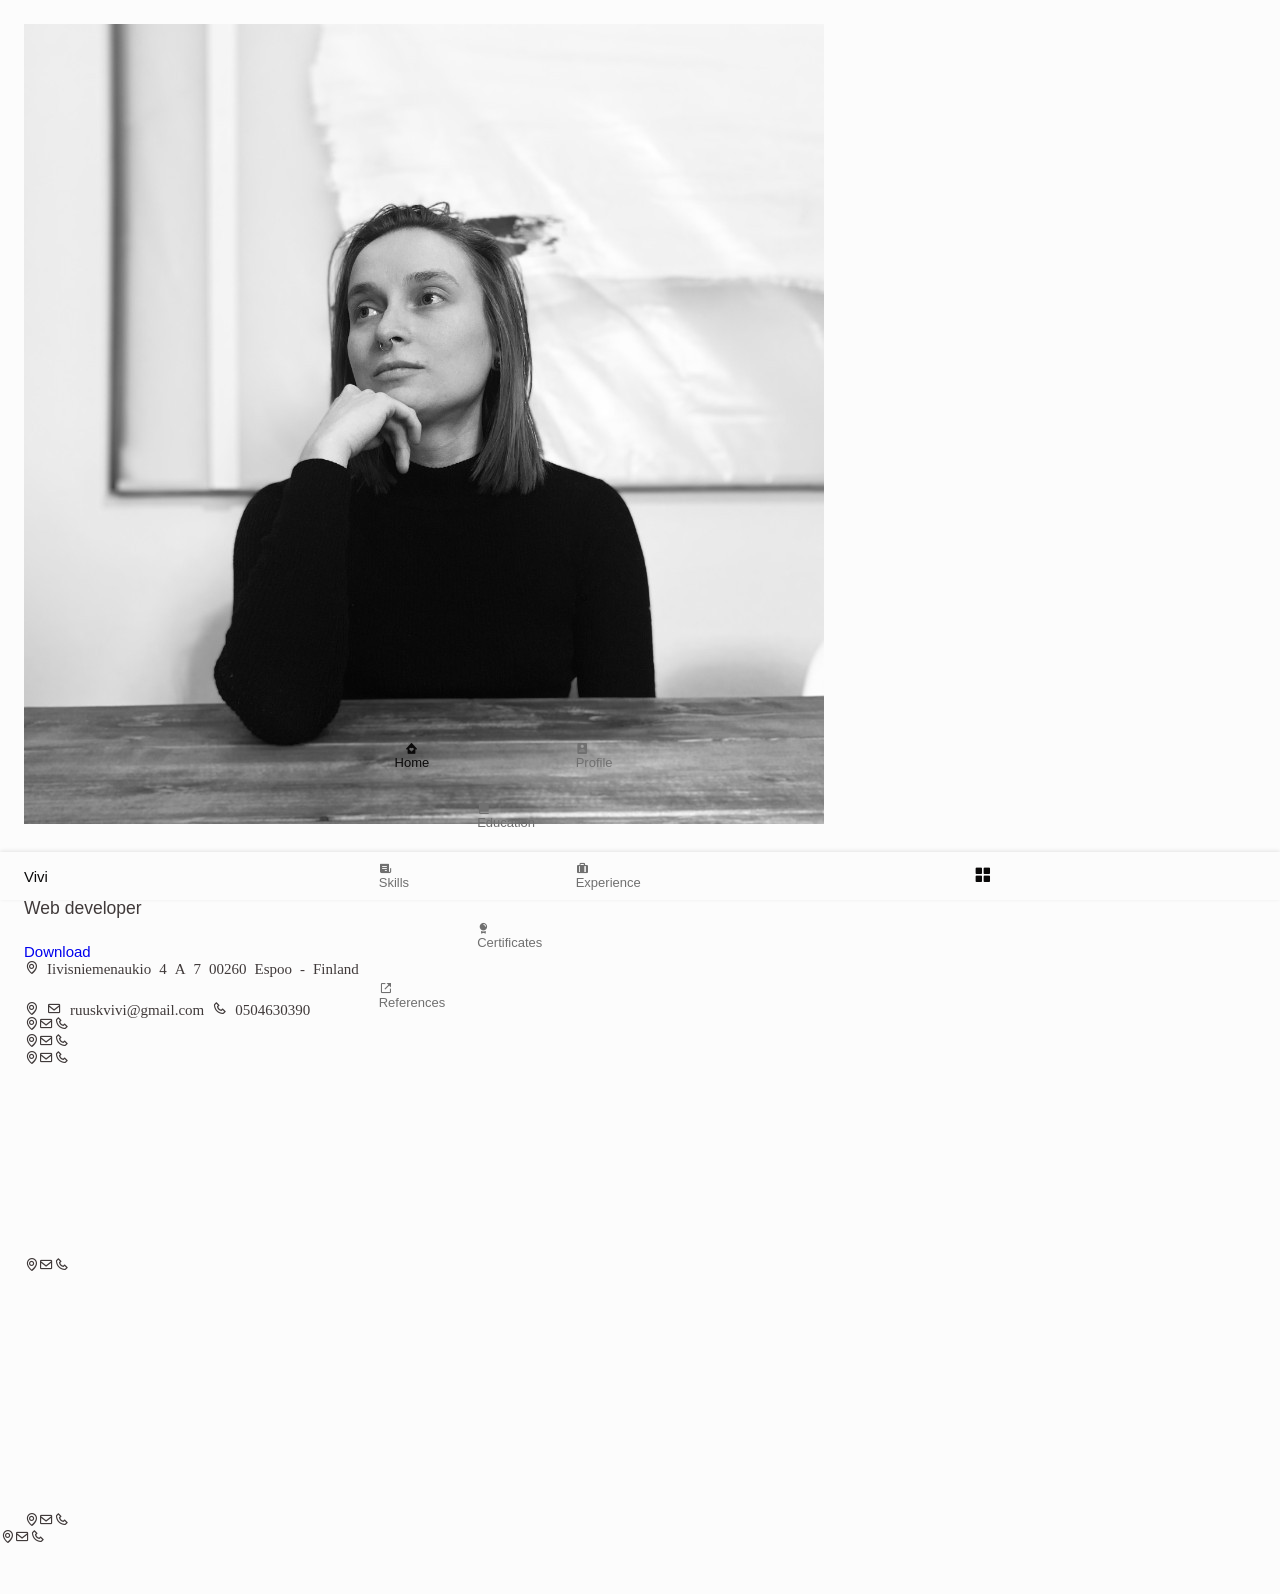
==== responsive-resume-cv-smith-main/index.html @ e176d0e3 "initial commit" ====
<!DOCTYPE html>
    <html lang="en">
    <head>
        <meta charset="UTF-8">
        <meta name="viewport" content="width=device-width, initial-scale=1.0">

        <!--========== BOX ICONS ==========-->
        <link rel="stylesheet" href="https://cdn.jsdelivr.net/npm/boxicons@latest/css/boxicons.min.css">

        <!--========== CSS ==========-->
        <link rel="stylesheet" href="assets/css/styles.css">

        <title>Responsive resume cv</title>
    </head>
    <body>
        <!--========== HEADER ==========-->
        <header class="l-header" id="header">
            <nav class="nav bd-container">
                <a href="#" class="nav__logo">Vivi</a>

                <div class="nav__menu" id="nav-menu">
                    <ul class="nav__list">
                        <li class="nav__item">
                            <a href="#home" class="nav__link active-link">
                                <i class='bx bxs-home-heart nav_icon'></i>Home
                            </a>
                        </li>

                        <li class="nav__item"></li>
                            <a href="#profile" class="nav__link">
                                <i class='bx bxs-user-rectangle'></i>Profile
                            </a>
                        </li>

                        <li class="nav__item"></li>
                            <a href="#education" class="nav__link">
                                <i class='bx bxs-book-alt'></i>Education
                            </a>
                        </li>

                        <li class="nav__item"></li>
                            <a href="#skills" class="nav__link">
                                <i class='bx bxs-receipt'></i>Skills
                            </a>
                        </li>

                        <li class="nav__item"></li>
                            <a href="#experience" class="nav__link">
                                <i class='bx bxs-briefcase-alt'></i>Experience
                            </a>
                        </li>

                        <li class="nav__item"></li>
                            <a href="#certificate" class="nav__link">
                                <i class='bx bxs-award'></i>Certificates
                            </a>
                        </li>

                        <li class="nav__item"></li>
                            <a href="#references" class="nav__link">
                                <i class='bx bx-link-external'></i>References
                            </a>
                        </li>
                    </ul>
                </div>
                <div class="nav__toggle" id="nav-toggle">
                    <i class='bx bxs-grid-alt'></i>
                </div>
            </nav>
        </header>

        <main class="l-main bd-container">
            <!-- All elements within this div, is generated in PDF -->
            <div class="resume">
                <div class="resume__left">
                    <!--========== HOME ==========-->
                    <section class="home" id="home">
                        <div class="home__container section bd-grid">
                            <div class="home__data bd-grid">
                                <img src="assets/img/profile.jpg" alt="" class="home__img">

                                <h1 class="home__title">VIVI <b>RUUSKANEN</b></h1>
                                <h3 class="home__profession">Web developer</h3>
                            </div>
                        </div>
                        <!-- Theme change button -->
                        
    
                        <!-- Button to generate and download the pdf. Available for desktop. -->
                        <div>
                            <a download="" href="assets/pdf/Ruuskanen_Vivi_CV.pdf" class="home__buttom-movil">Download</a>
                        </div>
                        <div>
                            <div class="home__address bd-grid">
                                <span class="home information">
                                    <i class='bx bx-map home__icon'> Iivisniemenaukio 4 A 7 00260 Espoo - Finland
                                </span>
                                <span class="home information"></span>
                                    <i class='bx bx-envelope home__icon'> ruuskvivi@gmail.com
                                </span>
                                <span class="home information"></span>
                                    <i class='bx bx-phone home__icon'> 0504630390
                                </span>
                            </div>
                        </div>
                    </section>          
                    
                    <!--========== SOCIAL ==========-->
                    <section class="social section">
                        
                    </section>

                    <!--========== PROFILE ==========-->
                    <section class="profile section" id="profile">
                        
                    </section>
                    
                    <!--========== EDUCATION ==========-->
                    <section class="education section" id="education">
                        
                    </section>


                    <!--========== SKILLS  ==========-->
                    <section class="skills section" id="skills">
                        
                    </section>

                </div>

                <div class="resume__right">
                    <!--========== EXPERIENCE ==========-->
                    <section class="experience section" id="experience">
                        
                    </section>

                    <!--========== CERTIFICATES ==========-->
                    <section class="certificate section" id="certificates">
                        
                    </section>

                    <!--========== REFERENCES ==========-->
                    <section class="references section" id="references">
                        
                    </section>

                    <!--========== LANGUAGES ==========-->
                    <section class="languages section">
                        
                    </section>
                    
                    <!--========== INTERESTS ==========-->
                    <section class="interests section">
                        
                    </section>
                </div>
            </div>        
        </main>

        <!--========== SCROLL TOP ==========-->
        

        <!--========== HTML2PDF ==========-->
        <script src="assets/js/html2pdf.bundle.min.js"></script>

        <!--========== MAIN JS ==========-->
        <script src="assets/js/main.js"></script>
    </body>
</html>
---- responsive-resume-cv-smith-main/assets/css/styles.css ----
/*===== GOOGLE FONTS =====*/
@import url('https://fonts.googleapis.com/css2?family=Inter:ital,opsz,wght@0,14..32,100..900;1,14..32,100..900&display=swap');

/*===== VARIABLES CSS =====*/
:root {
  --header-height: 3rem;
  
  /*========== Colors ==========*/
  --title-color: #0B0A0A;
  --text-color: #403A3A;
  --text-color-light: #707070;
  --container-color: #FAFAFA;
  --container-color-alt: #F0EFEF;
  --body-color: #FCFCFC;

  /*========== Font and typography ==========*/
  --body-font: 'Poppins', sans-serif;
  --h1-font-size: 1.5rem;
  --h2-font-size: 1.25rem;
  --h3-font-size: 1rem;
  --normal-font-size: .938rem;
  --small-font-size: .875rem;
  --smaller-font-size: .813rem;

  /*========== Font weight ==========*/
  --font-medium: 500;
  --font-semi-bold: 600;

  /*========== Margenes ==========*/
  --mb-1: .5rem;
  --mb-2: 1rem;
  --mb-3: 1.5rem;

  /*========== z index ==========*/
  --z-tooltip: 10;
  --z-fixed: 100;
}

/*========== BASE ==========*/
*,::before,::after{
  box-sizing: border-box;
}

html{
  scroll-behavior: smooth;
}

/*========== Variables Dark theme ==========*/


/*========== Button Dark/Light ==========*/


/*========== Font size variables to scale cv ==========*/


/*========== Generate PDF button ==========*/


/*========== Classes modified to reduce size and print on A4 sheet ==========*/
body{
  margin: 0 0 var(--header-height) 0;
  padding: 0;
  font-family: var(--body-font);
  font-size: var(--normal-font-size);
  background-color: var(--body-color);
  color: var(--text-color);
}

h1,h2,h3,ul,p{
  margin: 0;
}

h1,h2,h3{
  color: var(--tile-color);
  font-weight: var(--font-medium);
}

ul{
  padding: 0;
  list-style: none;
}

a{
  text-decoration: none;
}

img{
  max-width: 100%;
  height: auto;
}

/*========== CLASS CSS ==========*/
.section{
  padding: 1.5rem 0;
}

.section-title{
  font-size: var(--h2-font-size);
  color: var(title-color);
  font-weight: var(--font-semi-bold);
  text-transform: uppercase;
  letter-spacing: .35rem;
  text-align: center;
  margin-bottom: var(--mb-3);

}

/*========== LAYOUT ==========*/
.bd-container{
  max-width: 968px;
  width: calc(100% - 3rem);
  margin-left: var(--mb-3);
  margin-right: var(--mb-3);
}

.bd-grid{
  display: grid;
  gap: 1.5rem;
}

.l-header{
  width: 100%;
  position: fixed;
  bottom: 0;
  left: 0;
  z-index: var(--z-fixed);
  background-color: var(--body-color);
  box-shadow: 0 -1px 4px rgba(0, 0, 0, .1);
  transition: .3s;
}


/*========== NAV ==========*/
.nav{
  height: var(--header-height);
  display: flex;
  justify-content: space-between;
  align-items: center;
}

@media screen and (max-width: 968px){
  .nav__menu{
    position: fixed;
    bottom: -100%;
    left: 0;
    width: 100%;
    padding: 2rem 1.5rem;
    background-color: var(--body-color);
    box-shadow: 0 1px 4px rgba(0, 0, 0, .1);
    border-radius: 1rem 1rem 0 0;
    z-index: var(--z-fixed);
    transition: .8s;
  }
}

.nav__logo,
.nav__toggle{
  color: var(--title-color);
  font-weight: var(--font-medium);
}

.nav__toggle{
  font-size: 1.2rem;
  cursor: pointer
}

.nav__item{
  text-align: center;
}

.nav__list{
  display: grid;
  grid-template-columns: repeat(3, 1fr);
  gap: 2rem;
}

.nav__link{
  display: flex;
  flex-direction: column;
  font-size: var(--smaller-font-size);
  color: var(--text-color-light);
  font-weight: var(--font-medium);
}

.nav__link:hover{
  color: var(--title-color);
}

.nav__icon{
  font-size: 1.2rem;
  margin-bottom: var(--mb-1);
}

/* Show menu */
.show-menu{
  bottom: var(--header-height);
}

/* Active menu link */
.active-link{
  color: var(--title-color);
  
}

/*========== HOME ==========*/


/*========== SOCIAL ==========*/


/*========== PROFILE ==========*/


/*========== EDUCATION AND EXPERIENCE ==========*/


/*========== SKILLS AND LANGUAGES ==========*/


/*========== CERTIFICATES ==========*/


/*========== REFERENCES ==========*/


/*========== INTERESTS ==========*/


/* Scroll top */


/*========== MEDIA QUERIES ==========*/
/* For small devices, menu two columns */


/* Classes modified for large screen size */
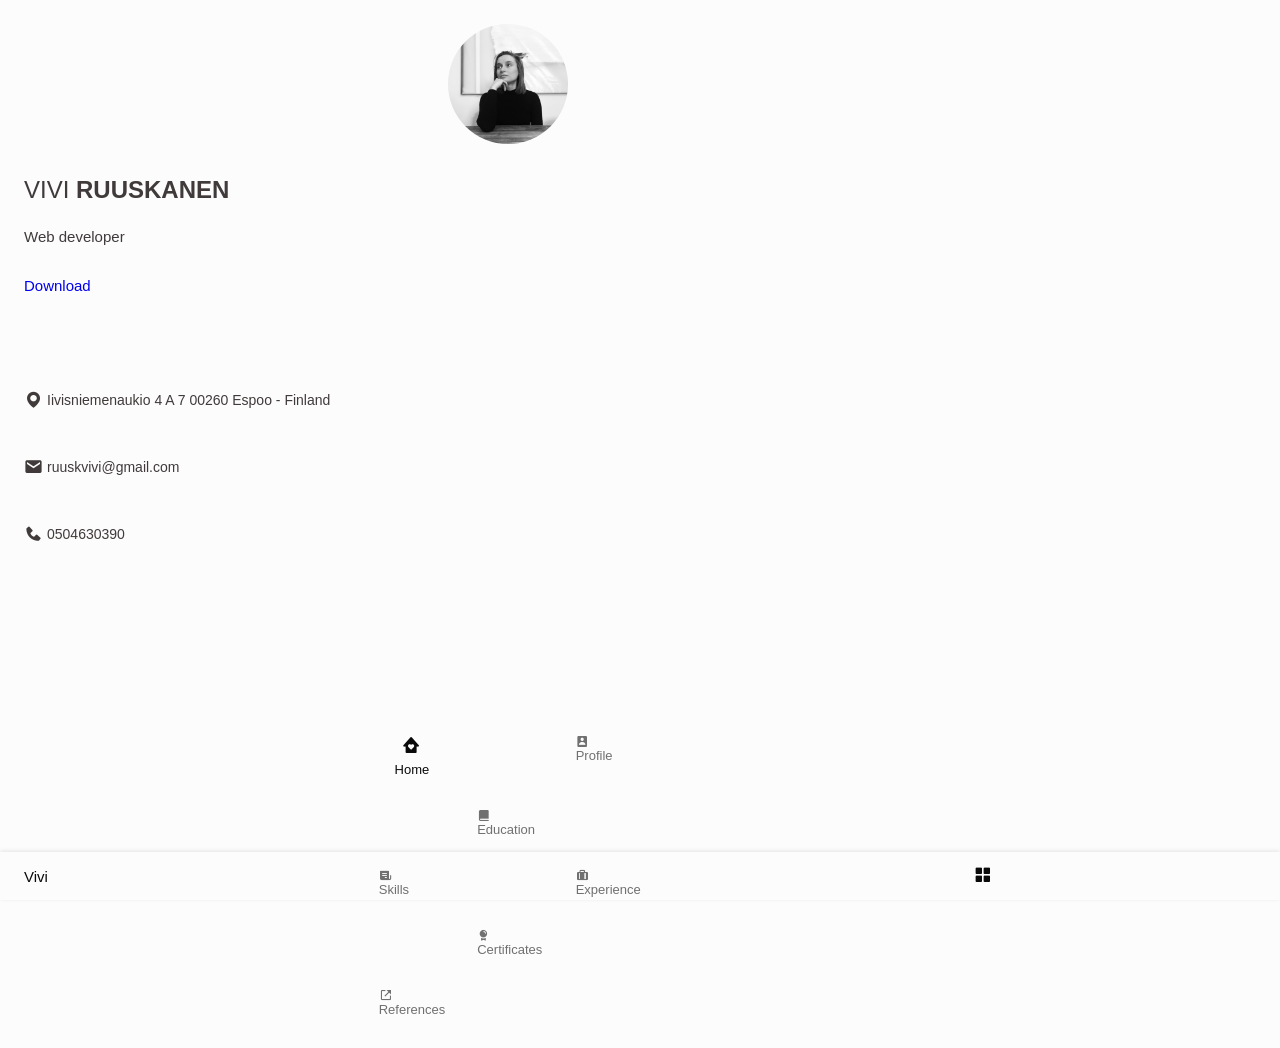
==== commit 00d4e5ab: "more styles" ====
--- a/responsive-resume-cv-smith-main/index.html
+++ b/responsive-resume-cv-smith-main/index.html
@@ -21,8 +21,8 @@
                 <div class="nav__menu" id="nav-menu">
                     <ul class="nav__list">
                         <li class="nav__item">
-                            <a href="#home" class="nav__link active-link">
-                                <i class='bx bxs-home-heart nav_icon'></i>Home
+                            <a href="#home" class="nav__link avtive-link">
+                                <i class='bx bxs-home-heart nav__icon'></i>Home
                             </a>
                         </li>
 
@@ -51,7 +51,7 @@
                         </li>
 
                         <li class="nav__item"></li>
-                            <a href="#certificate" class="nav__link">
+                            <a href="#certificates" class="nav__link">
                                 <i class='bx bxs-award'></i>Certificates
                             </a>
                         </li>
@@ -81,29 +81,28 @@
 
                                 <h1 class="home__title">VIVI <b>RUUSKANEN</b></h1>
                                 <h3 class="home__profession">Web developer</h3>
+
+                                <!-- Button to generate and download the pdf. Available for desktop. -->
+                                <div>
+                                    <a download="" href="assets/pdf/Ruuskanen_Vivi_CV.pdf" class="home__buttom-movil">Download</a>
+                                </div>
                             </div>
-                        </div>
-                        <!-- Theme change button -->
-                        
-    
-                        <!-- Button to generate and download the pdf. Available for desktop. -->
-                        <div>
-                            <a download="" href="assets/pdf/Ruuskanen_Vivi_CV.pdf" class="home__buttom-movil">Download</a>
-                        </div>
-                        <div>
-                            <div class="home__address bd-grid">
-                                <span class="home information">
-                                    <i class='bx bx-map home__icon'> Iivisniemenaukio 4 A 7 00260 Espoo - Finland
+                            
+                            <div class="home__address bd-grid"></div>
+                                <span class="home__information">
+                                    <i class='bx bxs-map home__icon'></i> Iivisniemenaukio 4 A 7 00260 Espoo - Finland
                                 </span>
-                                <span class="home information"></span>
-                                    <i class='bx bx-envelope home__icon'> ruuskvivi@gmail.com
+                                <span class="home__information">
+                                    <i class='bx bxs-envelope home__icon'></i> ruuskvivi@gmail.com
                                 </span>
-                                <span class="home information"></span>
-                                    <i class='bx bx-phone home__icon'> 0504630390
+                                <span class="home__information">
+                                    <i class='bx bxs-phone home__icon'></i> 0504630390
                                 </span>
                             </div>
                         </div>
-                    </section>          
+                    </section>
+                        <!-- Theme change button -->
+            
                     
                     <!--========== SOCIAL ==========-->
                     <section class="social section">
@@ -123,10 +122,16 @@
 
                     <!--========== SKILLS  ==========-->
                     <section class="skills section" id="skills">
-                        
+                    
                     </section>
+                </div>
+                </div>
+                </div>
+                <div class="resume__right">
 
                 </div>
+            </div>
+                    
 
                 <div class="resume__right">
                     <!--========== EXPERIENCE ==========-->
--- a/responsive-resume-cv-smith-main/assets/css/styles.css
+++ b/responsive-resume-cv-smith-main/assets/css/styles.css
@@ -204,8 +204,66 @@
 }
 
 /*========== HOME ==========*/
-
-
+.home{
+  position: relative;
+}
+
+.home__container{
+  gap: 3rem;
+}
+
+.home__Data{
+  gap: .5rem;
+  text-align: center;
+}
+
+.home__img{
+  width: 120px;
+  height: 120px;
+  border-radius: 50%;
+  justify-self: center;
+  margin-bottom: var(--mb-1);
+}
+
+.home__title{
+  font-size: var(--h1-font-size);
+}
+
+.home__profession{
+  font-size: var(--normal-font-size);
+  margin-bottom: var(--mb-1);
+}
+
+.home__address{
+  gap: 1rem;
+}
+
+.home__information{
+  display: flex;
+  align-items: center;
+  font-size: var(--small-font-size);
+}
+
+.home__icon{
+  font-size: 1.2rem;
+  margin-right: .25rem;
+}
+
+.home__button-movil{
+  display: inline-block;
+  border: 2px solid var(--text-color);
+  color: var(--title-color);
+  padding: 1rem 2rem;
+  border-radius: .25rem;
+  transition: .3s;
+  font-weight: var(--font-medium);
+  margin-top: var(--mb-3);
+}
+
+.home__button-movil:hover{
+  background-color: var(--text-color);
+  color: var(--container-color);
+}
 /*========== SOCIAL ==========*/
 
 
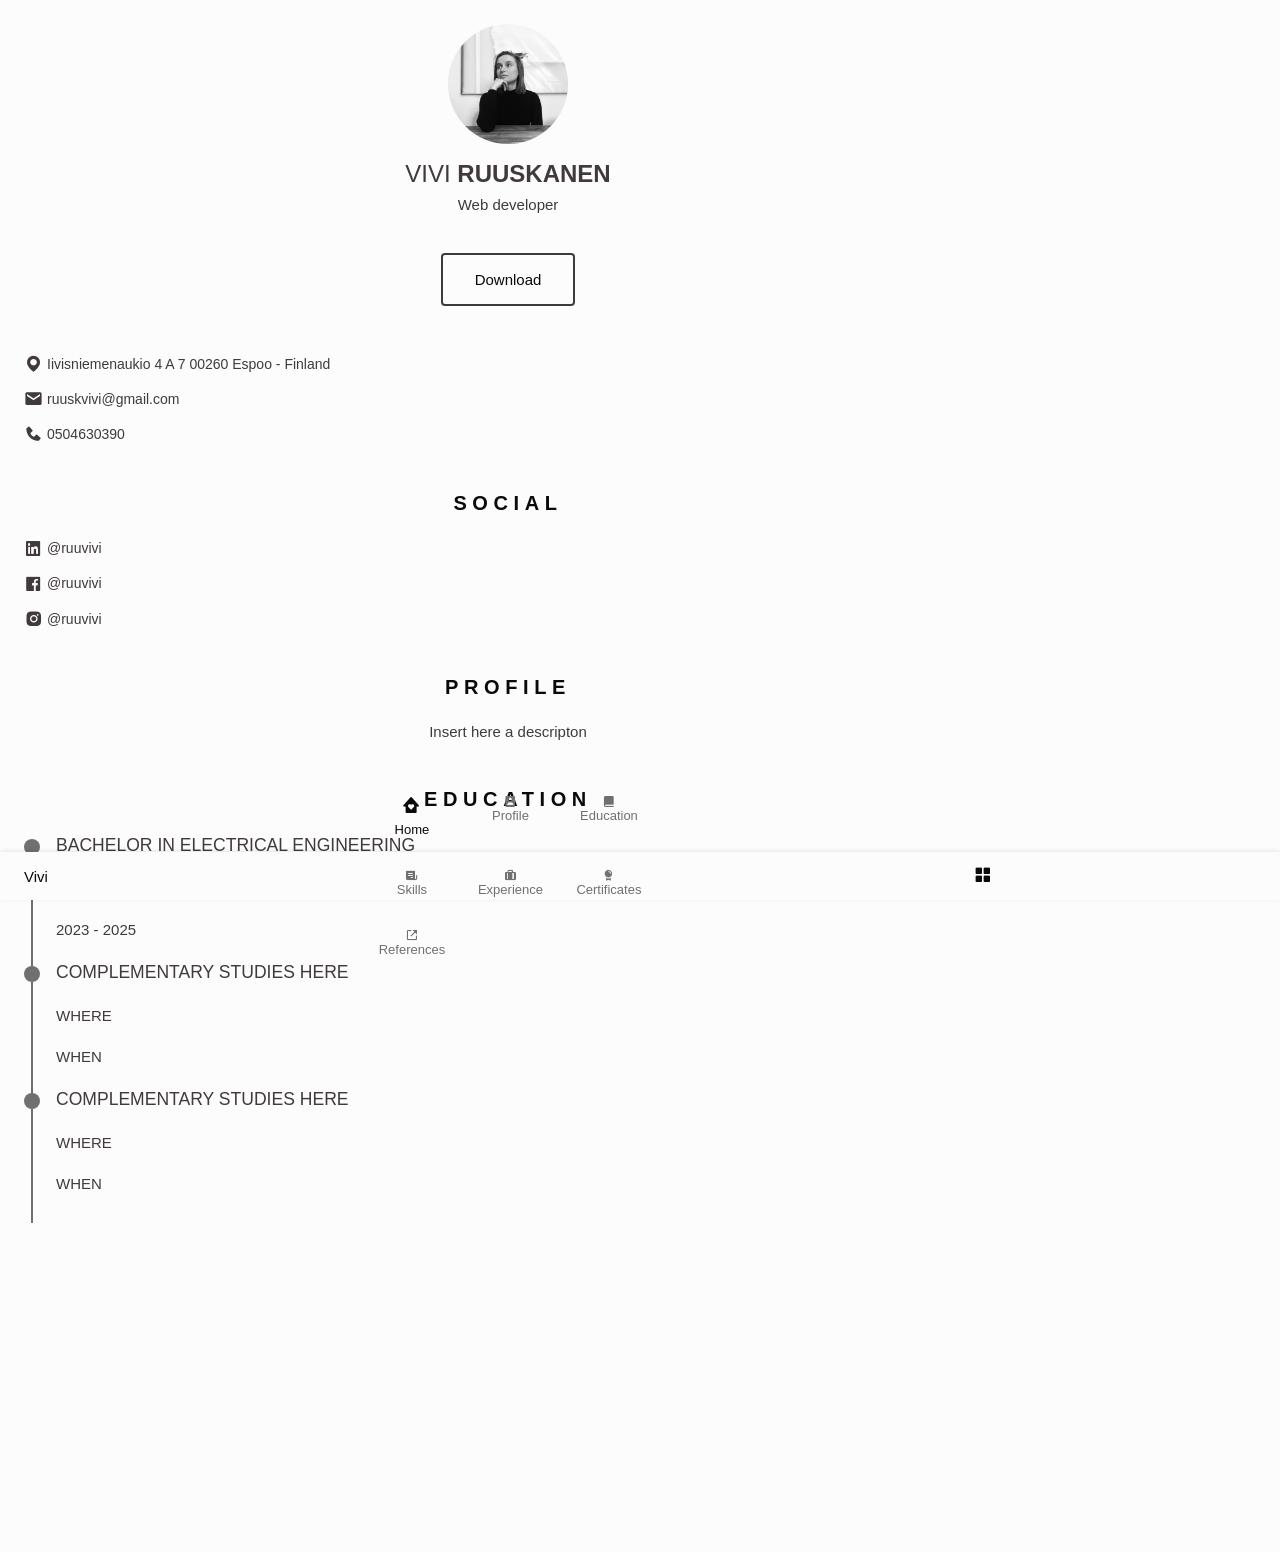
==== commit 9cfa5530: "work experience and cleaning code" ====
--- a/responsive-resume-cv-smith-main/index.html
+++ b/responsive-resume-cv-smith-main/index.html
@@ -21,50 +21,51 @@
                 <div class="nav__menu" id="nav-menu">
                     <ul class="nav__list">
                         <li class="nav__item">
-                            <a href="#home" class="nav__link avtive-link">
-                                <i class='bx bxs-home-heart nav__icon'></i>Home
-                            </a>
-                        </li>
-
-                        <li class="nav__item"></li>
+                            <a href="#home" class="nav__link active-link">
+                                <i class='bx bxs-home-heart nav__icon' ></i>Home
+                            </a>
+                        </li>
+
+                        <li class="nav__item">
                             <a href="#profile" class="nav__link">
-                                <i class='bx bxs-user-rectangle'></i>Profile
-                            </a>
-                        </li>
-
-                        <li class="nav__item"></li>
+                                <i class='bx bxs-user-rectangle' ></i>Profile
+                            </a>
+                        </li>
+
+                        <li class="nav__item">
                             <a href="#education" class="nav__link">
-                                <i class='bx bxs-book-alt'></i>Education
-                            </a>
-                        </li>
-
-                        <li class="nav__item"></li>
+                                <i class='bx bxs-book-alt' ></i>Education
+                            </a>
+                        </li>
+
+                        <li class="nav__item">
                             <a href="#skills" class="nav__link">
-                                <i class='bx bxs-receipt'></i>Skills
-                            </a>
-                        </li>
-
-                        <li class="nav__item"></li>
+                                <i class='bx bxs-receipt' ></i>Skills
+                            </a>
+                        </li>
+
+                        <li class="nav__item">
                             <a href="#experience" class="nav__link">
-                                <i class='bx bxs-briefcase-alt'></i>Experience
-                            </a>
-                        </li>
-
-                        <li class="nav__item"></li>
+                                <i class='bx bxs-briefcase-alt' ></i>Experience
+                            </a>
+                        </li>
+
+                        <li class="nav__item">
                             <a href="#certificates" class="nav__link">
-                                <i class='bx bxs-award'></i>Certificates
-                            </a>
-                        </li>
-
-                        <li class="nav__item"></li>
+                                <i class='bx bxs-award' ></i>Certificates
+                            </a>
+                        </li>
+
+                        <li class="nav__item">
                             <a href="#references" class="nav__link">
-                                <i class='bx bx-link-external'></i>References
+                                <i class='bx bx-link-external' ></i>References
                             </a>
                         </li>
                     </ul>
                 </div>
+
                 <div class="nav__toggle" id="nav-toggle">
-                    <i class='bx bxs-grid-alt'></i>
+                    <i class='bx bxs-grid-alt' ></i>
                 </div>
             </nav>
         </header>
@@ -84,19 +85,21 @@
 
                                 <!-- Button to generate and download the pdf. Available for desktop. -->
                                 <div>
-                                    <a download="" href="assets/pdf/Ruuskanen_Vivi_CV.pdf" class="home__buttom-movil">Download</a>
+                                    <a download="" href="assets/pdf/Ruuskanen_Vivi_CV.pdf" class="home__button-movil">Download</a>
                                 </div>
                             </div>
                             
-                            <div class="home__address bd-grid"></div>
+                            <div class="home__address bd-grid">
                                 <span class="home__information">
-                                    <i class='bx bxs-map home__icon'></i> Iivisniemenaukio 4 A 7 00260 Espoo - Finland
+                                    <i class='bx bxs-map home__icon' ></i> Iivisniemenaukio 4 A 7 00260 Espoo - Finland
                                 </span>
+
                                 <span class="home__information">
-                                    <i class='bx bxs-envelope home__icon'></i> ruuskvivi@gmail.com
+                                    <i class='bx bxs-envelope home__icon' ></i> ruuskvivi@gmail.com
                                 </span>
+
                                 <span class="home__information">
-                                    <i class='bx bxs-phone home__icon'></i> 0504630390
+                                    <i class='bx bxs-phone home__icon' ></i> 0504630390
                                 </span>
                             </div>
                         </div>
@@ -106,17 +109,76 @@
                     
                     <!--========== SOCIAL ==========-->
                     <section class="social section">
-                        
+                        <h2 class="section-title">SOCIAL</h2>
+
+                        <div class="social__container bd-grid">
+                            <a href="https://www.linkedin.com/in/vivi-ruuskanen/" target="_blank" class="social__link">
+                                <i class='bx bxl-linkedin-square social__icon' ></i>@ruuvivi
+                            </a>
+
+                            <a href="https://www.facebook.com/ruuskvivi/" target="_blank" class="social__link">
+                                <i class='bx bxl-facebook-square social__icon' ></i>@ruuvivi
+                            </a>
+
+                            <a href="https://www.instagram.com/ruuvivi/?next=%2Fshabuhouse.fi%2F%3Fhl%3Den&hl=en" target="_blank" class="social__link">
+                                <i class='bx bxl-instagram-alt social__icon' ></i>@ruuvivi
+                            </a>
+                        </div>
                     </section>
 
                     <!--========== PROFILE ==========-->
                     <section class="profile section" id="profile">
+                        <h2 class="section-title">Profile</h2>
+                        <p class="profile__description">Insert here a descripton</p>
                         
                     </section>
                     
                     <!--========== EDUCATION ==========-->
                     <section class="education section" id="education">
-                        
+                        <h2 class="section-title">Education</h2>
+
+                        <div class="education__container bd-grid">
+
+                            <div class="education__content">
+                                <div class="education__time">
+                                    <span class="education__rounder"></span>
+                                    <span class="education__line"></span>
+                                </div>
+
+                                <div class="education__data bd-grid">
+                                    <h3 class="education__title">BACHELOR IN ELECTRICAL ENGINEERING</h3>
+                                    <span class="education__studies">Aalto University</span>
+                                    <span class="education__year">2023 - 2025</span>
+                                </div>
+                            </div>
+
+                            <div class="education__content">
+                                <div class="education__time">
+                                    <span class="education__rounder"></span>
+                                    <span class="education__line"></span>
+                                </div>
+
+                                <div class="education__data bd-grid">
+                                    <h3 class="education__title">COMPLEMENTARY STUDIES HERE</h3>
+                                    <span class="education__studies">WHERE</span>
+                                    <span class="education__year">WHEN</span>
+                                </div>
+                            </div>
+
+                            <div class="education__content">
+                                <div class="education__time">
+                                    <span class="education__rounder"></span>
+                                    <span class="education__line"></span>
+                                </div>
+
+                                <div class="education__data bd-grid">
+                                    <h3 class="education__title">COMPLEMENTARY STUDIES HERE</h3>
+                                    <span class="education__studies">WHERE</span>
+                                    <span class="education__year">WHEN</span>
+                                </div>
+                            </div>
+
+                        </div>     
                     </section>
 
 
@@ -133,32 +195,32 @@
             </div>
                     
 
-                <div class="resume__right">
-                    <!--========== EXPERIENCE ==========-->
-                    <section class="experience section" id="experience">
-                        
-                    </section>
-
-                    <!--========== CERTIFICATES ==========-->
-                    <section class="certificate section" id="certificates">
-                        
-                    </section>
-
-                    <!--========== REFERENCES ==========-->
-                    <section class="references section" id="references">
-                        
-                    </section>
-
-                    <!--========== LANGUAGES ==========-->
-                    <section class="languages section">
-                        
-                    </section>
-                    
-                    <!--========== INTERESTS ==========-->
-                    <section class="interests section">
-                        
-                    </section>
-                </div>
+            <div class="resume__right">
+                <!--========== EXPERIENCE ==========-->
+                <section class="experience section" id="experience">
+                    
+                </section>
+
+                <!--========== CERTIFICATES ==========-->
+                <section class="certificate section" id="certificates">
+                    
+                </section>
+
+                <!--========== REFERENCES ==========-->
+                <section class="references section" id="references">
+                    
+                </section>
+
+                <!--========== LANGUAGES ==========-->
+                <section class="languages section">
+                    
+                </section>
+                
+                <!--========== INTERESTS ==========-->
+                <section class="interests section">
+                    
+                </section>
+            </div>
             </div>        
         </main>
 
--- a/responsive-resume-cv-smith-main/assets/css/styles.css
+++ b/responsive-resume-cv-smith-main/assets/css/styles.css
@@ -97,7 +97,7 @@
 
 .section-title{
   font-size: var(--h2-font-size);
-  color: var(title-color);
+  color: var(--title-color);
   font-weight: var(--font-semi-bold);
   text-transform: uppercase;
   letter-spacing: .35rem;
@@ -212,7 +212,7 @@
   gap: 3rem;
 }
 
-.home__Data{
+.home__data{
   gap: .5rem;
   text-align: center;
 }
@@ -265,14 +265,59 @@
   color: var(--container-color);
 }
 /*========== SOCIAL ==========*/
-
+.social__container{
+  grid-template-columns: max-content;
+  gap: 1rem;
+}
+
+.social__link{
+  display: inline-flex;
+  align-items: center;
+  font-size: var(--small-font-size);
+  color: var(--text-color);
+}
+
+.social__link:hover{
+  color: var(--title-color);
+}
+
+.social__icon{
+  font-size: 1.2rem;
+  margin-right: .25rem;
+}
 
 /*========== PROFILE ==========*/
-
+.profile__description{
+  text-align: center;
+}
 
 /*========== EDUCATION AND EXPERIENCE ==========*/
-
-
+.education__content{
+  display: flex;
+}
+
+.education__time{
+  padding-right: 1rem;
+}
+
+.education__rounder{
+  position: relative;
+  display: block;
+  width: 16px;
+  height: 16px;
+  background-color: var(--text-color-light);
+  border-radius: 50%;
+  margin-top: .25rem; 
+}
+
+
+.education__line{
+  display: block;
+  width: 2px;
+  height: 110%;
+  background-color: var(--text-color-light);
+  transform: translate(7px, 0);
+}
 /*========== SKILLS AND LANGUAGES ==========*/
 
 
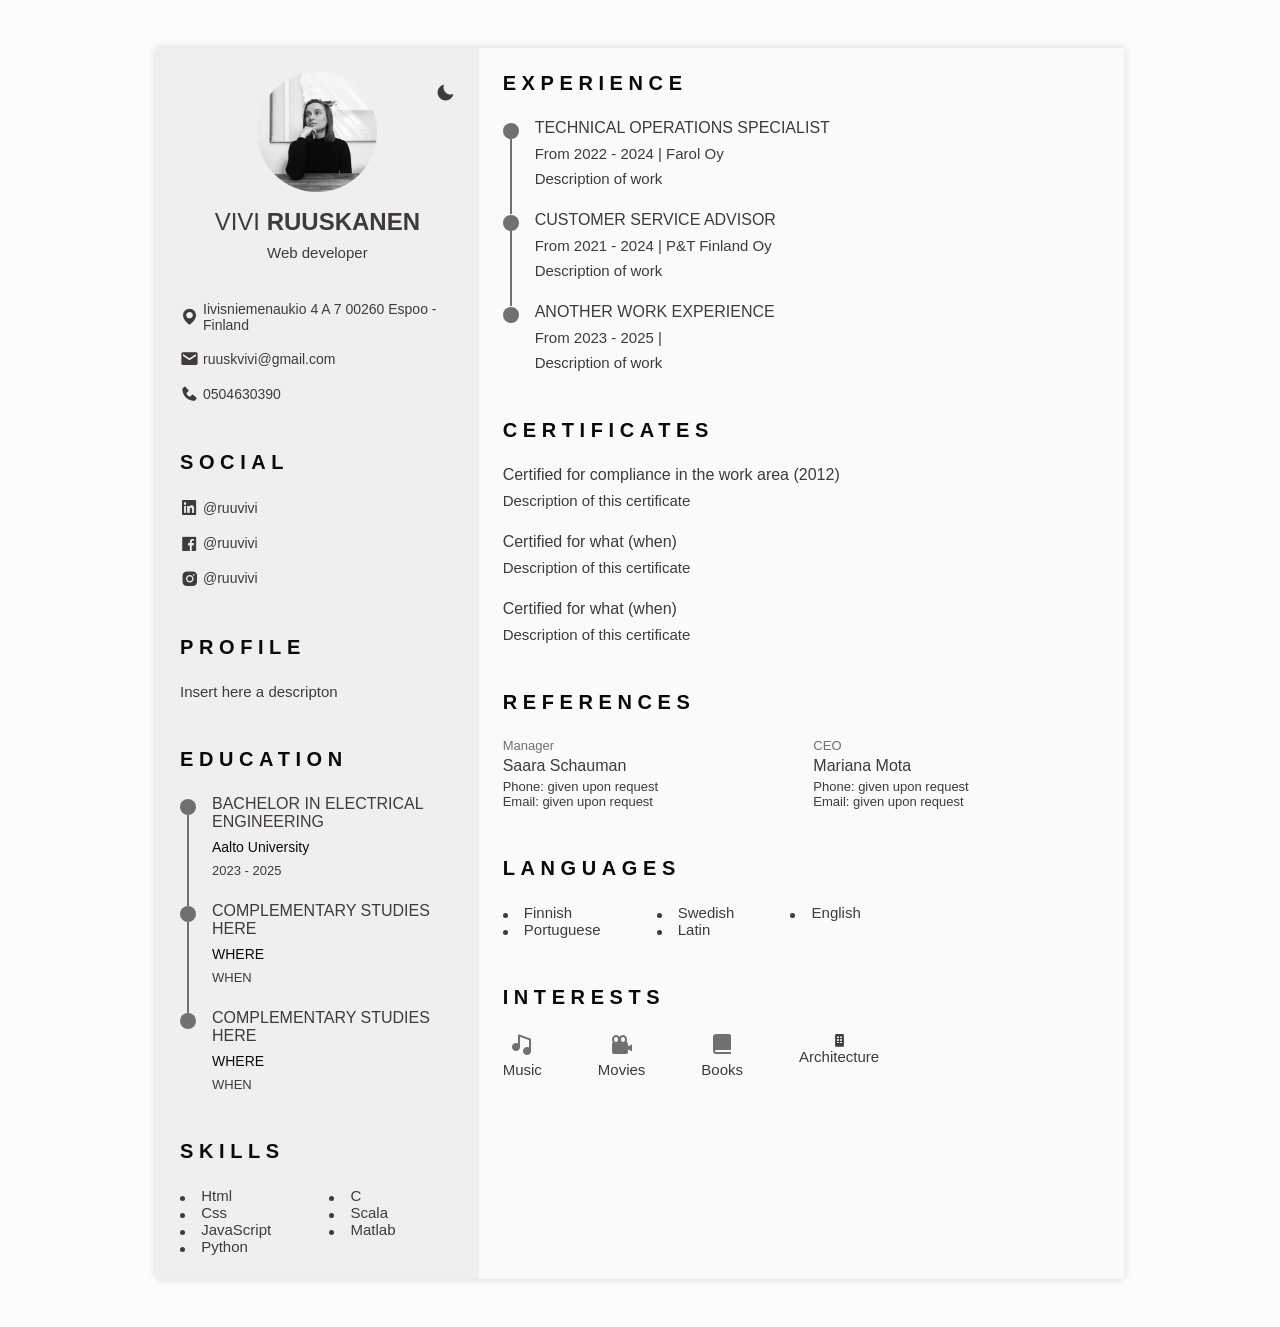
==== commit b0c96a3b: "dark/light theme, sun icon not working" ====
--- a/responsive-resume-cv-smith-main/index.html
+++ b/responsive-resume-cv-smith-main/index.html
@@ -103,8 +103,10 @@
                                 </span>
                             </div>
                         </div>
-                    </section>
                         <!-- Theme change button -->
+                        <i class='bx bxs-moon change-theme' title="Theme" id="theme-button"></i>
+
+                    </section>
             
                     
                     <!--========== SOCIAL ==========-->
@@ -168,7 +170,7 @@
                             <div class="education__content">
                                 <div class="education__time">
                                     <span class="education__rounder"></span>
-                                    <span class="education__line"></span>
+                                    <!-- <span class="education__line"></span> -->
                                 </div>
 
                                 <div class="education__data bd-grid">
@@ -184,48 +186,201 @@
 
                     <!--========== SKILLS  ==========-->
                     <section class="skills section" id="skills">
-                    
-                    </section>
+                        <h2 class="section-title">Skills</h2>
+
+                        <div class="skills__content bd-grid">
+                            <ul class="skills__data">
+                                <li class="skills__name">
+                                    <span class="skills__circle"></span> Html
+                                </li>
+
+                                <li class="skills__name">
+                                    <span class="skills__circle"></span> Css
+                                </li>
+
+                                <li class="skills__name">
+                                    <span class="skills__circle"></span> JavaScript
+                                </li>
+
+                                <li class="skills__name">
+                                    <span class="skills__circle"></span> Python
+                                </li>
+                            </ul>
+                            <ul class="skills__data">
+                                <li class="skills__name">
+                                    <span class="skills__circle"></span> C
+                                </li>
+
+                                <li class="skills__name">
+                                    <span class="skills__circle"></span> Scala
+                                </li>
+
+                                <li class="skills__name">
+                                    <span class="skills__circle"></span> Matlab
+                                </li>
+                            </ul>
+                        </div>
+                    </section>
+
                 </div>
-                </div>
-                </div>
-                <div class="resume__right">
-
+
+                    <div class="resume__right">
+                        <!--========== EXPERIENCE ==========-->
+                        <section class="experience section" id="experience">
+                            <h2 class="section-title">Experience</h2>
+
+                            <div class="experiense__container bd-grid">
+                                <div class="experience__content">
+                                    <div class="experience__time">
+                                        <span class="experience__rounder"></span>
+                                        <span class="experience__line"></span>
+                                    </div>
+
+                                    <div class="experience__data bd-grid">
+                                        <h3 class="experience__title">TECHNICAL OPERATIONS SPECIALIST</h3>
+                                        <span class="experience__company">From 2022 - 2024 | Farol Oy</span>
+                                        <p class="experience__description">Description of work</p>
+                                    </div>
+                                </div>
+
+                                <div class="experience__content">
+                                    <div class="experience__time">
+                                        <span class="experience__rounder"></span>
+                                        <span class="experience__line"></span>
+                                    </div>
+
+                                    <div class="experience__data bd-grid">
+                                        <h3 class="experience__title">CUSTOMER SERVICE ADVISOR</h3>
+                                        <span class="experience__company">From 2021 - 2024 | P&T Finland Oy</span>
+                                        <p class="experience__description">Description of work</p>
+                                    </div>
+                                </div>
+
+                                <div class="experience__content">
+                                    <div class="experience__time">
+                                        <span class="experience__rounder"></span>
+                                        <!-- <span class="experience__line"></span> -->
+                                    </div>
+
+                                    <div class="experience__data bd-grid">
+                                        <h3 class="experience__title">ANOTHER WORK EXPERIENCE</h3>
+                                        <span class="experience__company">From 2023 - 2025 | </span>
+                                        <p class="experience__description">Description of work</p>
+                                    </div>
+                                </div>
+                            </div>
+                        </section>
+
+                        <!--========== CERTIFICATES ==========-->
+                        <section class="certificates section" id="certificate">
+                            <h2 class="section-title">Certificates</h2>
+
+                            <div class="certificate__container bd-grid">
+                                <div class="certificate__content">
+                                    <h3 class="certificate__title">Certified for compliance in the work area (2012)</h3>
+                                    <p class="certificate__description">Description of this certificate</p>
+                                </div>
+
+                                <div class="certificate__content">
+                                    <h3 class="certificate__title">Certified for what (when)</h3>
+                                    <p class="certificate__description">Description of this certificate</p>
+                                </div>
+
+                                <div class="certificate__content">
+                                    <h3 class="certificate__title">Certified for what (when)</h3>
+                                    <p class="certificate__description">Description of this certificate</p>
+                                </div>
+                            </div>
+                        </section>
+
+                        <!--========== REFERENCES ==========-->
+                        <section class="references section" id="references">
+                            <h2 class="section-title">References</h2>
+
+                            <div class="references__container bd-grid">
+                                <div class="references__content bd-grid">
+                                    <span class="references__subtitle">Manager</span>
+                                    <h3 class="references__title">Saara Schauman</h3>
+                                    <ul class="references__contact">
+                                        <li>Phone: given upon request</li>
+                                        <li>Email: given upon request</li>
+                                    </ul>
+                                </div>
+
+                                <div class="references__content bd-grid">
+                                    <span class="references__subtitle">CEO</span>
+                                    <h3 class="references__title">Mariana Mota</h3>
+                                    <ul class="references__contact">
+                                        <li>Phone: given upon request</li>
+                                        <li>Email: given upon request</li>
+                                    </ul>
+                                </div>
+                            </div>
+                        </section>
+
+                        <!--========== LANGUAGES ==========-->
+                        <section class="languages section">
+                            <h2 class="section-title">Languages</h2>
+
+                            <div class="languages__container">
+                                <ul class="languages__content bd-grid">
+                                    <li class="languages__name">
+                                        <span class="languages__circle"></span> Finnish
+                                    </li>
+
+                                    <li class="languages__name">
+                                        <span class="languages__circle"></span> Swedish
+                                    </li>
+
+                                    <li class="languages__name">
+                                        <span class="languages__circle"></span> English
+                                    </li>
+
+                                    <li class="languages__name">
+                                        <span class="languages__circle"></span> Portuguese
+                                    </li>
+
+                                    <li class="languages__name">
+                                        <span class="languages__circle"></span> Latin
+                                    </li>
+                                </ul>
+                            </div>
+                        </section>
+
+                        <!--========== INTERESTS ==========-->
+                        <section class="interests section">
+                            <h2 class="section-title">Interests</h2>
+
+                            <div class="interests__container bd-grid">
+                                <div class="interests__content">
+                                    <i class='bx bxs-music interests__icon'></i>
+                                    <span class="interests__name">Music</span>
+                                </div>
+
+                                <div class="interests__content">
+                                    <i class='bx bxs-camera-movie interests__icon'></i>
+                                    <span class="interests__name">Movies</span>
+                                </div>
+
+                                <div class="interests__content">
+                                    <i class='bx bxs-book-alt interests__icon'></i>
+                                    <span class="interests__name">Books</span>
+                                </div>
+
+                                <div class="interests__content">
+                                    <i class='bx bxs-building .interests__icon'></i>
+                                    <span class="interests__name">Architecture</span>
+                                </div>
+                            </div>
+                        </section>
                 </div>
             </div>
-                    
-
-            <div class="resume__right">
-                <!--========== EXPERIENCE ==========-->
-                <section class="experience section" id="experience">
-                    
-                </section>
-
-                <!--========== CERTIFICATES ==========-->
-                <section class="certificate section" id="certificates">
-                    
-                </section>
-
-                <!--========== REFERENCES ==========-->
-                <section class="references section" id="references">
-                    
-                </section>
-
-                <!--========== LANGUAGES ==========-->
-                <section class="languages section">
-                    
-                </section>
-                
-                <!--========== INTERESTS ==========-->
-                <section class="interests section">
-                    
-                </section>
-            </div>
-            </div>        
         </main>
 
         <!--========== SCROLL TOP ==========-->
-        
+        <a href="#" class="scrolltop" id="scroll-top">
+            <i class='bx bxs-chevron-up scrolltop__icon'></i>
+        </a>
 
         <!--========== HTML2PDF ==========-->
         <script src="assets/js/html2pdf.bundle.min.js"></script>
--- a/responsive-resume-cv-smith-main/assets/css/styles.css
+++ b/responsive-resume-cv-smith-main/assets/css/styles.css
@@ -46,10 +46,28 @@
 }
 
 /*========== Variables Dark theme ==========*/
-
+body.dark-theme{
+  --title-color: #F2F2F2;
+  --text-color: #BFBFBF;
+  --container-color: #212121;
+  --container-color-alt: #181616;
+  --body-color: #2B2B2B;
+}
 
 /*========== Button Dark/Light ==========*/
-
+.change-theme{
+  position: absolute;
+  right: 0;
+  top: 2.2rem;
+  display: flex;
+  color: var(--text-color);
+  font-size: 1.2rem;
+  cursor: pointer;
+}
+
+.change-theme:hover{
+  color: var(--title-color);
+}
 
 /*========== Font size variables to scale cv ==========*/
 
@@ -292,15 +310,18 @@
 }
 
 /*========== EDUCATION AND EXPERIENCE ==========*/
-.education__content{
-  display: flex;
-}
-
-.education__time{
+.education__content,
+.experience__content{
+  display: flex;
+}
+
+.education__time,
+.experience__time{
   padding-right: 1rem;
 }
 
-.education__rounder{
+.education__rounder,
+.experience__rounder{
   position: relative;
   display: block;
   width: 16px;
@@ -311,31 +332,193 @@
 }
 
 
-.education__line{
+.education__line,
+.experience__line{
   display: block;
   width: 2px;
   height: 110%;
   background-color: var(--text-color-light);
   transform: translate(7px, 0);
 }
+
+.education__data,
+.experience__data{
+  gap: .5rem;
+}
+
+.education__title,
+.experience__title{
+  font-size: var(--h3-font-size);
+}
+
+.education__studies,
+.experience__studies{
+  font-size: var(--small-font-size);
+  color: var(--title-color);
+}
+
+.education__year{
+  font-size: var(--smaller-font-size);
+}
+
 /*========== SKILLS AND LANGUAGES ==========*/
 
+.skills__content,
+.languages__content{
+  grid-template-columns: repeat(2, 1fr);
+}
+
+.languages__content{
+  gap: 0;
+}
+
+.skills__name
+.languages__name{
+  display: flex;
+  align-items: center;
+  margin-bottom: var(--mb-3);
+}
+
+.skills__circle,
+.languages__circle{
+  display: inline-block;
+  width: 5px;
+  height: 5px;
+  background-color: var(--text-color);
+  border-radius: 50%;
+  margin-right: .75rem;
+}
 
 /*========== CERTIFICATES ==========*/
 
-
+.certificate__title{
+  font-size: var(--h3-font-size);
+  margin-bottom: var(--mb-1);
+}
 /*========== REFERENCES ==========*/
-
-
+.references__content{
+  gap: .25rem;
+}
+
+.references__subtitle{
+  color: var(--text-color-light);
+}
+
+.references__subtitle,
+.references__contact{
+  font-size: var(--smaller-font-size);
+}
+
+.references__title{
+  font-size: var(--h3-font-size);
+}
 /*========== INTERESTS ==========*/
-
-
+.interests__container{
+  grid-template-columns: repeat(3, 1fr);
+  margin-top: var(--mb-2);
+}
+
+.interests__content{
+  display: flex;
+  flex-direction: column;
+  align-items: center;
+}
+
+.interests__icon{
+  font-size: 1.5rem;
+  color: var(--text-color-light);
+  margin-bottom: .25rem;
+}
 /* Scroll top */
-
+.scrolltop{
+  position: fixed;
+  right: 1rem;
+  bottom: -120%;
+  display: flex;
+  justify-content: center;
+  align-items: center;
+  padding: .3rem;
+  background-color: var(--container-color-alt);
+  border-radius: .4rem;
+  z-index: var(--z-tooltip);
+  transition: .8s;
+  visibility: hidden;
+}
+
+.scrolltop__icon{
+  font-size: 1.2rem;
+  color: var(--text-color);
+}
+
+.show-scroll{
+visibility: visible;
+bottom: 5rem;
+}
 
 /*========== MEDIA QUERIES ==========*/
 /* For small devices, menu two columns */
-
+@media screen and (max-width: 320px){
+  .nav__list{
+    grid-template-columns: repeat(2, 1fr);
+    gap: 1rem .5rem;
+  }
+}
 
 /* Classes modified for large screen size */
-
+@media screen and (min-width: 968px){
+  body{
+    margin: 3rem 0;
+  }
+
+  .bd-container{
+    margin-left: auto;
+    margin-right: auto;
+  }
+
+  .l-header,
+  .scrolltop{
+    display: none;
+  }
+  .resume{
+    display: grid;
+    grid-template-columns: .5fr 1fr;
+    background-color: var(--container-color);
+    box-shadow: 0 0 8px rgba(13, 12,12,.15);
+  }
+
+  .resume__left{
+    background-color: var(--container-color-alt);
+  }
+
+  .resume__left,
+  .resume__right{
+    padding: 0 1.5rem;
+  }
+
+  .section-title,
+  .profile__description{
+    text-align: initial;
+  }
+
+  .home__container{
+    gap: 1.5rem; 
+  }
+
+  .home__button-movil{
+    display: none;
+  }
+
+  .references__container{
+    grid-template-columns: repeat(2, 1fr);
+  }
+
+  .languages__content{
+    grid-template-columns: repeat(3, max-content);
+    column-gap: 3.5rem;
+  }
+
+  .interests__container{
+    grid-template-columns: repeat(4, max-content);
+    column-gap: 3.5rem;
+  }
+}
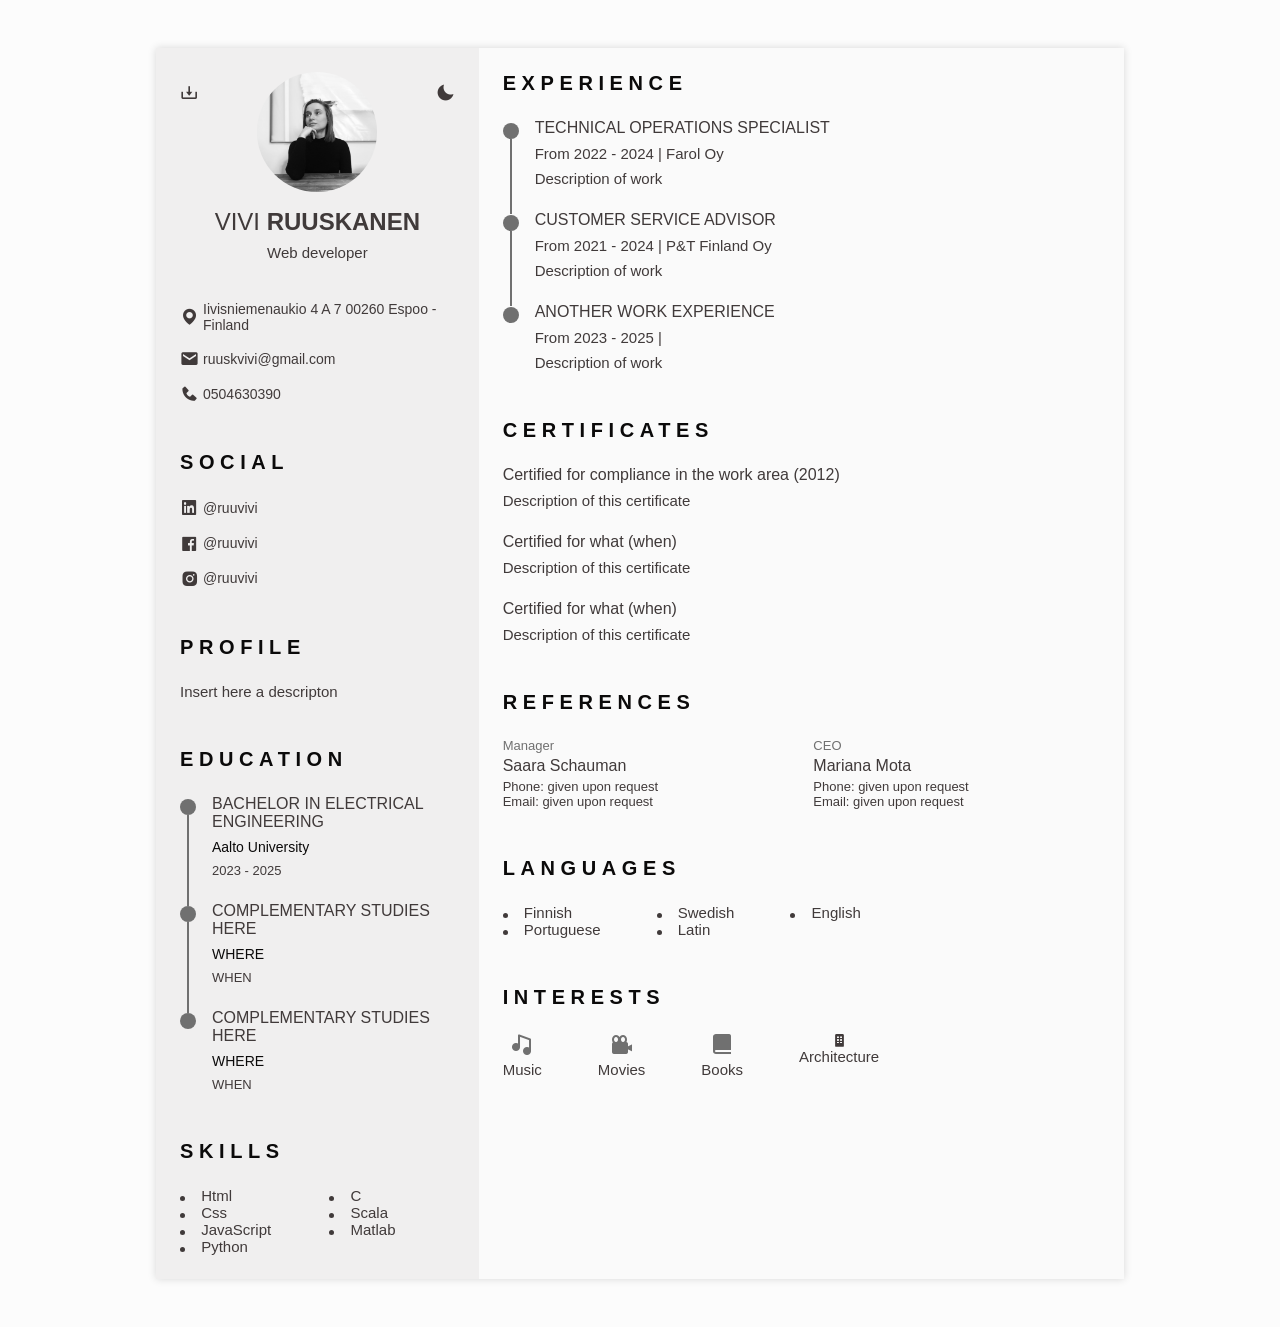
==== commit 4e00daf7: "cv basis done" ====
--- a/responsive-resume-cv-smith-main/index.html
+++ b/responsive-resume-cv-smith-main/index.html
@@ -72,7 +72,7 @@
 
         <main class="l-main bd-container">
             <!-- All elements within this div, is generated in PDF -->
-            <div class="resume">
+            <div class="resume" id="area-cv">
                 <div class="resume__left">
                     <!--========== HOME ==========-->
                     <section class="home" id="home">
@@ -105,9 +105,11 @@
                         </div>
                         <!-- Theme change button -->
                         <i class='bx bxs-moon change-theme' title="Theme" id="theme-button"></i>
-
-                    </section>
-            
+                        
+                        <!-- Button to generate and download the pdf. Available for desktop. -->
+                        
+                        <i class='bx bx-download generate-pdf' title="Generate PDF" id="resume-button"></i>
+                    </section>
                     
                     <!--========== SOCIAL ==========-->
                     <section class="social section">
--- a/responsive-resume-cv-smith-main/assets/css/styles.css
+++ b/responsive-resume-cv-smith-main/assets/css/styles.css
@@ -70,12 +70,115 @@
 }
 
 /*========== Font size variables to scale cv ==========*/
-
+body.scale-cv{
+  --h1-font-size: .938rem;
+  --h2-font-size: .938rem;
+  --h3-font-size: .875rem;
+  --normal-font-size: .813rem;
+  --small-font-size: .75rem;
+  --smaller-font-size: .688rem;
+}
 
 /*========== Generate PDF button ==========*/
-
+.generate-pdf{
+  display: none;
+  position: absolute;
+  top: 2.2rem;
+  left: 0;
+  font-size: 1.2rem;
+  color: var(--text-color);
+  cursor: pointer;
+}
+
+.generate-pdf:hover{
+  color: var(--title-color);
+}
 
 /*========== Classes modified to reduce size and print on A4 sheet ==========*/
+.scale-cv .change-theme,
+.scale-cv .generate-pdf{
+  display: none;
+}
+
+.scale-cv .bd-container{
+  max-width: 595px;
+}
+
+.scale-cv .section{
+  padding: 1.5rem 0 .80rem;
+}
+
+.scale-cv .section-title{
+  margin-bottom: .75rem;
+}
+
+.scale-cv .resume__left,
+.scale-cv .resume__right{
+  padding: 0 1rem;
+}
+
+.scale-cv .home__img{
+  width: 90px;
+  height: 90px;
+}
+
+.scale-cv .home__container{
+  gap: 1.5rem;
+}
+
+.scale-cv .home__data{
+  gap: .25rem;
+}
+
+.scale-cv .home__address,
+.scale-cv .social__container{
+  gap: .75rem;
+}
+
+.scale-cv .home__icon,
+.scale-cv .social__icon,
+.scale-cv .interests__icon{
+  font-size: 1rem;
+}
+
+.scale-cv .education__container,
+.scale-cv .experience__container,
+.scale-cv .certificate__container{
+  gap: 1rem;
+}
+
+.scale-cv .education__time,
+.scale-cv .experience__time{
+  padding-right: .5rem;
+}
+
+.scale-cv .education__rounder,
+.scale-cv .experience__rounder{
+  width: 11px;
+  height: 11px;
+  margin-top: .22rem;
+}
+
+.scale-cv .education__line,
+.scale-cv .experience__line{
+  width: 1px;
+  height: 110%;
+  transform: translate(5px, 0);
+}
+
+.scale-cv .education__data,
+.scale-cv .experience__data{
+  gap: .25rem;
+}
+
+.scale-cv .skills__name{
+  margin-bottom: var(--mb-1);
+}
+
+.scale-cv .interests__container{
+  column-gap: 2.5rem;
+}
+
 body{
   margin: 0 0 var(--header-height) 0;
   padding: 0;
@@ -495,6 +598,10 @@
     padding: 0 1.5rem;
   }
 
+.generate-pdf{
+  display: inline-block;
+}
+
   .section-title,
   .profile__description{
     text-align: initial;
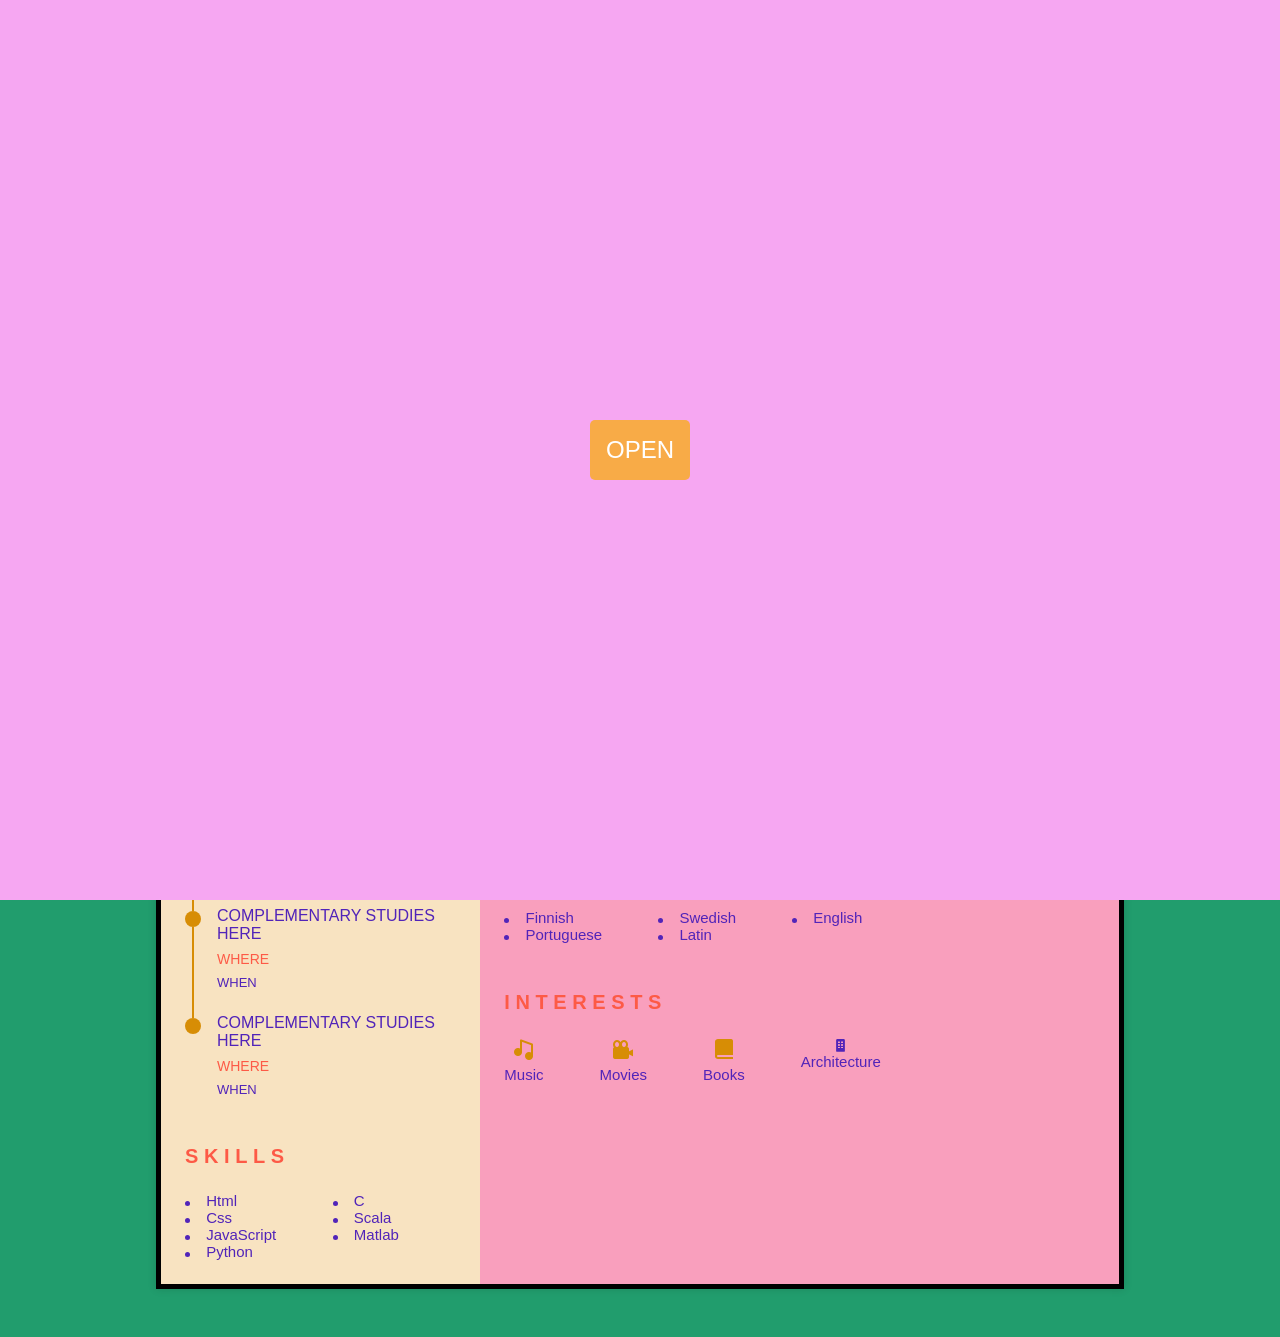
==== commit d0192472: "added a reveal page" ====
--- a/responsive-resume-cv-smith-main/index.html
+++ b/responsive-resume-cv-smith-main/index.html
@@ -13,6 +13,11 @@
         <title>Responsive resume cv</title>
     </head>
     <body>
+        <!--========== button to reveal main page ==========-->
+        <div class="overlay" id="overlay">
+            <button id="reveal-button" class="reveal-button">OPEN</button>
+        </div>
+
         <!--========== HEADER ==========-->
         <header class="l-header" id="header">
             <nav class="nav bd-container">
--- a/responsive-resume-cv-smith-main/assets/css/styles.css
+++ b/responsive-resume-cv-smith-main/assets/css/styles.css
@@ -1,17 +1,79 @@
 /*===== GOOGLE FONTS =====*/
 @import url('https://fonts.googleapis.com/css2?family=Inter:ital,opsz,wght@0,14..32,100..900;1,14..32,100..900&display=swap');
+
+/*===== INITIAL PAGE  =====*/
+
+/* Center the button on the blank page */
+.overlay {
+  display: flex;
+  justify-content: center;
+  align-items: center;
+  height: 100vh;
+  background-color: #f6a7f2;
+  position: fixed;
+  width: 100%;
+  top: 0;
+  left: 0;
+  z-index: 100; /* Make sure it is above the main content */
+  transition: opacity 0.8s ease;
+}
+
+/* Style for the reveal button */
+.reveal-button {
+  padding: 1rem 1rem;
+  font-size: 1.5rem;
+  cursor: pointer;
+  background-color: #f8ab47;
+  color: white;
+  border: none;
+  border-radius: 5px;
+  outline: none;
+  transition: all 0.5s ease;
+}
+
+/* Animation to enlarge the button */
+.enlarge-button {
+  transform: scale(50); /* Scale up the button significantly */
+  transition: transform 1s ease; /* Transition for the enlargement */
+}
+
+/* Hide the overlay when the animation is done */
+.fade-out {
+  opacity: 0;
+  pointer-events: none;
+}
+
+/* Main content initially hidden */
+.main-content {
+  display: none;
+  text-align: center;
+  margin-top: 50px;
+}
+
+/* After the animation is done, the main content becomes visible */
+.show-content {
+  display: block;
+  opacity: 0;
+  animation: fadeIn 1s forwards;
+}
+
+/* Fade-in animation for the main content */
+@keyframes fadeIn {
+  from { opacity: 0; }
+  to { opacity: 1; }
+}
 
 /*===== VARIABLES CSS =====*/
 :root {
   --header-height: 3rem;
   
   /*========== Colors ==========*/
-  --title-color: #0B0A0A;
-  --text-color: #403A3A;
-  --text-color-light: #707070;
-  --container-color: #FAFAFA;
-  --container-color-alt: #F0EFEF;
-  --body-color: #FCFCFC;
+  --title-color: #FD5A46;
+  --text-color: #5124b9;
+  --text-color-light: #d78d05;
+  --container-color: #f99fbd;
+  --container-color-alt: #f8e3c1;
+  --body-color: #219d6d;
 
   /*========== Font and typography ==========*/
   --body-font: 'Poppins', sans-serif;
@@ -233,6 +295,10 @@
   width: calc(100% - 3rem);
   margin-left: var(--mb-3);
   margin-right: var(--mb-3);
+}
+
+#area-cv {
+  border: 5px solid black; /* This adds a thick black border */
 }
 
 .bd-grid{
